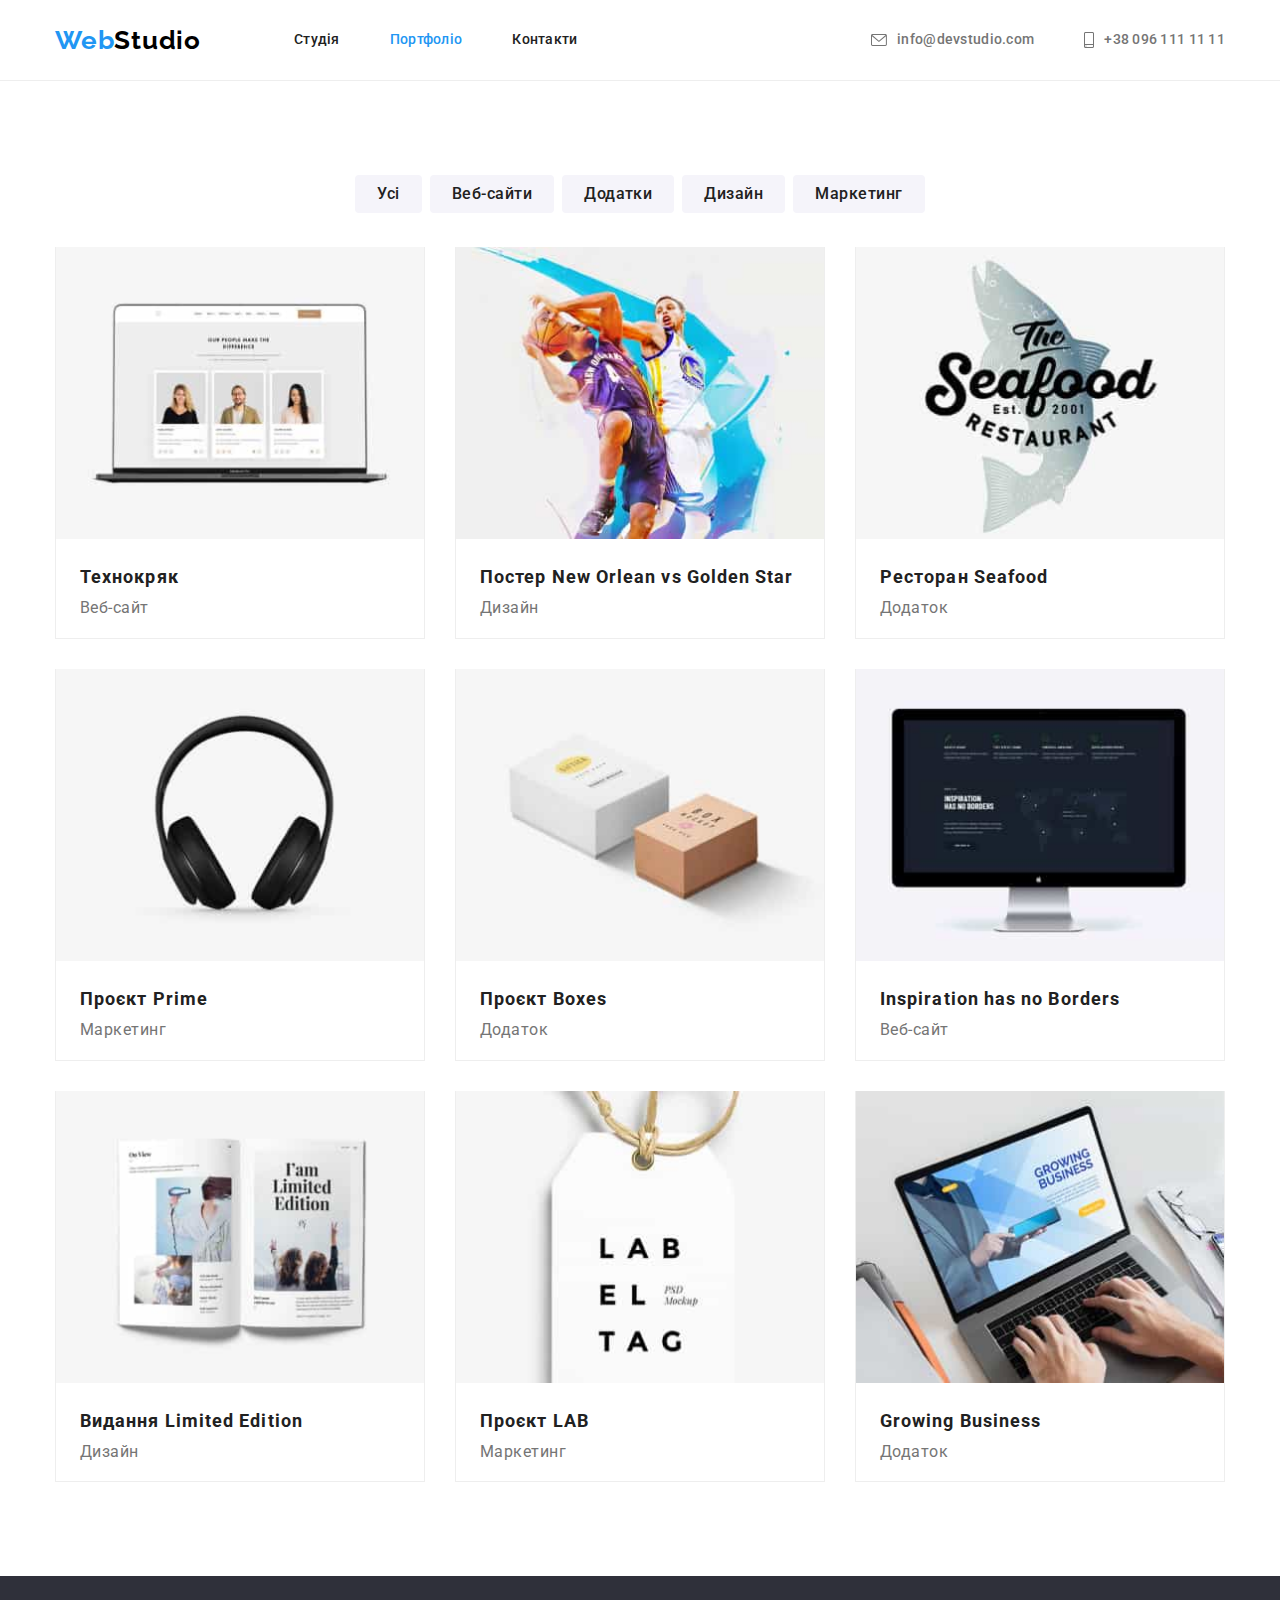
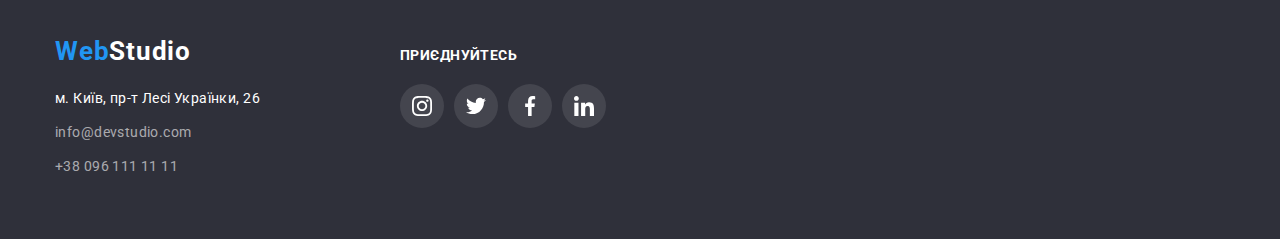
==== portfolio.html @ 54af838b "DZ_5" ====
<!DOCTYPE html>
<html lang="uk">
    <head>
        <meta charset="UTF-8">
        <meta http-equiv="X-UA-Compatible" content="IE=edge">
        <meta name="viewport" content="width=device-width, initial-scale=1.0">
        <title>WebStudio</title>
        <link rel="preconnect" href="https://fonts.googleapis.com">
        <link rel="preconnect" href="https://fonts.gstatic.com" crossorigin>
        <link href="https://fonts.googleapis.com/css2?family=Oleo+Script&family=Raleway:wght@700&family=Roboto:wght@400;500;700;900&display=swap" rel="stylesheet">
        <link rel="stylesheet" href="https://cdnjs.cloudflare.com/ajax/libs/modern-normalize/1.1.0/modern-normalize.min.css" />
        <link rel="stylesheet" href="./css/style.css" />
    </head>
<body>

    <!--Шапка сайту-->
    <header class="header">
        <div class="container nav-contact">
            <!--Навігація-->
            <nav class="header-nav">
                <a href="./index.html" class="header-logo link">
                    <span class="accent">Web</span>Studio
                </a>  
                <ul class="header-nav-list list">
                    <li class="item"><a class="header-link link" href="./index.html">Студія</a></li>
                    <li class="item"><a class="header-link current link" href="./portfolio.html">Портфоліо</a></li>
                    <li class="item"><a class="header-link link" href="">Контакти</a></li>
                </ul>
            </nav>
            
            <!--Контакти-->
            <ul class="header-contact-list list">
                <li class="item">
                    <a href="mailto:info@devstudio.com" class="header-contact header-mail link">
                        <svg width="16" height="12" class="contact-icon">
                            <use href="./images/icons.svg#icon-envelope"></use>
                        </svg>info@devstudio.com</a>
                </li>
                <li class="item">
                    <a href="tel:+380961111111" class="header-contact header-tel link">
                        <svg width="10" height="16" class="contact-icon">
                            <use href="./images/icons.svg#icon-smartphone"></use>
                        </svg>+38 096 111 11 11</a>
                </li>      
            </ul>
        </div>
    </header>


    <!--Main-->
    <main>
        <section class="section-portfolio">
            <div class="container">
                    <!--Прихований заголовок-->
                <h1 class="visually-hidden">Портфоліо</h1>

                <!--Фільтр-->
                <ul class="portfolio-list btn list">
                    <li class="item"><button type="button" class="portfolio-btn btn">Усі</button></li>
                    <li class="item"><button type="button" class="portfolio-btn btn">Веб-сайти</button></li>
                    <li class="item"><button type="button" class="portfolio-btn btn">Додатки</button></li>
                    <li class="item"><button type="button" class="portfolio-btn btn">Дизайн</button></li>
                    <li class="item"><button type="button" class="portfolio-btn btn">Маркетинг</button></li>
                </ul>
                <ul class="portfolio-img-list list">
                    <li class="item">
                        <a href="" class="portfolio-link link">
                            <img src="./images/technokrjak.jpg" alt="технокряк" width="370">
                            <h2 class="portfolio-title">Технокряк</h2>
                            <p class="portfolio-text">Веб-сайт</p>
                        </a>
                    </li>
                    <li class="item">
                        <a href="" class="portfolio-link link">
                            <img src="./images/new_orlean.jpg" alt="постер новий орлеан" width="370">
                            <h2 class="portfolio-title">Постер New Orlean vs Golden Star</h2>
                            <p class="portfolio-text">Дизайн</p>
                        </a>
                    </li>
                    <li class="item">
                        <a href="" class="portfolio-link link">
                            <img src="./images/seafood.jpg" alt="ресторан сейфуд" width="370">
                            <h2 class="portfolio-title">Ресторан Seafood</h2>
                            <p class="portfolio-text">Додаток</p>
                        </a>
                    </li>
                    <li class="item">
                        <a href="" class="portfolio-link link">
                            <img src="./images/prime.jpg" alt="проект прайм" width="370">
                            <h2 class="portfolio-title">Проєкт Prime</h2>
                            <p class="portfolio-text">Маркетинг</p>
                         </a>
                    </li>
                    <li class="item">
                        <a href="" class="portfolio-link link">
                            <img src="./images/boxes.jpg" alt="проєкт боксес" width="370">
                            <h2 class="portfolio-title">Проєкт Boxes</h2>
                            <p class="portfolio-text">Додаток</p>
                        </a>  
                    </li>
                    <li class="item">
                        <a href="" class="portfolio-link link">
                            <img src="./images/inspiration.jpg" alt="вебсай" width="370">
                            <h2 class="portfolio-title">Inspiration has no Borders</h2>
                            <p class="portfolio-text">Веб-сайт</p>
                        </a>
                    </li>
                    <li class="item">
                        <a href="" class="portfolio-link link">
                            <img src="./images/limited_edition.jpg" alt="видання лімітед едішн" width="370">
                            <h2 class="portfolio-title">Видання Limited Edition</h2>
                            <p class="portfolio-text">Дизайн</p>
                        </a>
                    </li>
                    <li class="item">
                        <a href="" class="portfolio-link link">
                            <img src="./images/lab.jpg" alt="проект лаб" width="370">
                            <h2 class="portfolio-title">Проєкт LAB</h2>
                            <p class="portfolio-text">Маркетинг</p>
                        </a>
                    </li>
                    <li class="item">
                        <a href="" class="portfolio-link link">
                            <img src="./images/growing_business.jpg" alt="додаток бізнес" width="370">
                            <h2 class="portfolio-title">Growing Business</h2>
                            <p class="portfolio-text">Додаток</p>
                        </a>
                    </li>
                </ul>
            </div>
        </section>
    </main>

    <!---Футер-->
    <footer class="footer">
        <div class="container footer-block">
            <div class="footer-contact">
                <a href="./index.html" class="footer-logo link">
                    <span class="accent">Web</span>Studio
                </a>
                <address>
                    <ul class="footer-contact-list list">
                        <li class="item">
                            <a href="https://goo.gl/maps/PAnnSUerjHj3gwqy8" class="footer-contact add link" target="_blank" rel="noopener noreferrer">м. Київ, пр-т Лесі Українки, 26</a>
                        </li>
                        <li class="item">
                            <a href="mailto:info@devstudio.com" class="footer-contact link">info@devstudio.com</a>
                        </li>
                        <li class="item">
                            <a href="tel:+380961111111" class="footer-contact link">+38 096 111 11 11</a>
                        </li>
                    </ul>
                </address>
            </div>
            <div class="footer-soc">
                <p class="footer-icon-text">Приєднуйтесь</p>
                <ul class="footer-soc-list list">
                    <li class="footer-soc-item">
                        <a href="#" class="footer-soc-link link">
                            <svg width="20" height="20" class="footer-soc-icon">
                                <use href="./images/icons.svg#icon-instagram"></use>
                            </svg>
                        </a>
                    </li>
                    <li class="footer-soc-item">
                        <a href="#" class="footer-soc-link link">
                            <svg width="20" height="20" class="footer-soc-icon">
                                <use href="./images/icons.svg#icon-twitter"></use>
                            </svg>
                        </a>
                    </li>
                    <li class="footer-soc-item">
                        <a href="#" class="footer-soc-link link">
                            <svg width="20" height="20" class="footer-soc-icon">
                                <use href="./images/icons.svg#icon-facebook"></use>
                            </svg>
                        </a>
                    </a></li>
                    <li class="footer-soc-item">
                        <a href="#" class="footer-soc-link link">
                            <svg width="20" height="20" class="footer-soc-icon">
                                <use href="./images/icons.svg#icon-linkedin"></use>
                            </svg>
                        </a>
                    </li>
                </ul>
            </div>
        </div>
    </footer>    
</body>
</html>
---- css/style.css ----
:root {
    --primary-text-color:#757575;
    --title-text-color:#212121;
    --accent-color:#2196F3;
    --primary-white-color:#ffffff;
    --background-color: #2F303A;
    --background-color_2: #F5F4FA;
    --border-color: #EEEEEE;
    --hover-color: #000000;
    --icon-color: #AFB1B8;
    --background-color-hero: #C4C4C4;
}

/*-задаємо загальні властивості-*/
body {
    font-family: 'Roboto', sans-serif;
    font-size: 14px;
    letter-spacing: 0.03em;
    color: var(--primary-text-color);
    background-color: var(--primary-white-color);
}
img {
    display: block;
    width: 100%;
    height: auto;
}
.container {
    margin-left: auto;
    margin-right: auto;
    width: 1200px;
    padding-left: 15px;
    padding-right: 15px;
}
.link {
    text-decoration: none;
}
.list {
    list-style: none;
    padding: 0;
    margin: 0;
}
 .accent {
    color: var(--accent-color);
 }
 .visually-hidden {
    position: absolute;
    width: 1px;
    height: 1px;
    margin: -1px;
    border: 0;
    padding: 0;
    
    white-space: nowrap;
    clip-path: inset(100%);
    clip: rect(0 0 0 0);
    overflow: hidden;
  }
  .btn {
    display: inline-block;
    border-radius: 4px;
    
    font-family: 'Roboto', sans-serif;
    font-size: 16px;
    text-align: center;
    border: none;
    cursor: pointer;
  }

/*---------------HEADER---------------*/
.header {
    border-bottom: 1px solid var(--border-color);
}
.header-logo {
    font-family: 'Raleway', sans-serif;
    font-weight: 700;
    font-size: 26px;
    line-height: 1.19;
    letter-spacing: 0.03em;    
    color: var(--hover-color);   
}
.header-link,
.header-contact {
    font-weight: 500;
   
    line-height: 1.14;
    letter-spacing: 0.02em;
}
.header-nav-list {
    display:flex;
    margin-left: 93px;
}
.header-nav-list .item + .item {
    margin-left: 50px;
}
.header-nav-list .header-link {
    display: block;
    padding-top: 32px;
    padding-bottom: 32px;
}
.header-nav {
    display: flex;
    align-items: center;
}
.nav-contact {
    display: flex;
    align-items: center;
}
.header-contact-list .item + .item {
    margin-left: 50px;
}
.header-contact-list {
    display: flex;
    margin-left: auto;
}
.header-link {
    color: var(--title-text-color);
}
.header-nav-list .header-link:hover,
.header-nav-list .header-link:focus {
    color: var(--accent-color);
}
.header-nav-list .header-link.current {
    color: var(--accent-color);
}

.header-contact {
    width: 100%;
    height: 100%;
    display: flex;
    justify-content: center;
    align-items: center;

    color: var(--primary-text-color);   
}
.header-contact:hover,
.header-contact:focus {
    color: var(--accent-color);
}
.header-contact:hover .contact-icon,
.header-contact:focus .contact-icon {
    fill: var(--accent-color);
}
.contact-icon {
    margin-right: 10px;
    fill: currentColor;
}
/*---------------HERO---------------*/
.section-hero {
    text-align: center;
    padding-top: 200px;
    padding-bottom: 200px;
    max-width: 1600px;
    height: 600px;
    margin-right: auto;
    margin-left: auto;
    background-image: linear-gradient(rgba(0, 0, 0, 0.25), rgba(0, 0, 0, 0.25)), url('../images/hero_img-min.jpg');
    background-repeat: no-repeat;
    background-size: cover;
    background-position: center;
    border: 1px solid var(--hover-color);
    background-color: var(--background-color-hero);
}
.hero-title {
    display: block;
    margin-top: 0;
    margin-bottom: 30px;

    font-weight: 900;
    font-size: 44px;
    line-height: 60px;
    letter-spacing: 0.06em;
    text-transform: uppercase;
    color: var(--primary-white-color);
}
.hero-btn {
    padding: 10px 32px;

    font-weight: 700;
    font-size: 16px;
    line-height: 30px;
    letter-spacing: 0.06em;
    
    color: var(--primary-white-color);
    background: var(--accent-color);
    box-shadow: 0px 4px 4px rgba(0, 0, 0, 0.15);
}
.hero-btn:hover,
.hero-btn:focus {
    background-color: var(--hover-color);
}

/*---------------PROPERTIES---------------*/
.section-properties {
    margin: 0;
    padding-top: 94px;
    padding-bottom: 94px;
}
.properties-list {
    display: flex;
    flex-wrap: wrap;
    margin-top: 0;
    margin-bottom: 0;
}
.properties-list > .item::before {
    display: block;
    content: "";
    height: 120px;
    background-repeat: no-repeat;
    background-position: center;
    background-color: var(--background-color_2);
    margin-bottom: 30px;
}
.icon-antena::before {
    background-image: url("../images/antenna.svg");
}
.icon-clock::before {
    background-image: url("../images/clock.svg");
}
.icon-diagram::before {
    background-image: url("../images/diagram.svg");
}
.icon-cosmo::before {
    background-image: url("../images/astronaut.svg");
}
.properties-title {
    margin-top: 0;
    margin-bottom: 10px;

    font-weight: 700;
    font-size: 14px;
    line-height: 1.14;
    letter-spacing: 0.03em;
    text-transform: uppercase;
    color: var(--title-text-color);
}
.properties-list .item {
    width: 270px;
}
.properties-list .item + .item {
    margin-left: 30px;
}    
.properties-text {
    margin-top: 0;
    margin-bottom: 0;
    line-height: 1.71;
}

/*---------------EMPLOYMENT---------------*/
.section-employment {
    margin: 0;
    padding-bottom: 94px;

    text-align: center;
}
.employment-list {
    display: flex;
}
.employment-list > .employment-item {
    width: calc((100% - 60px) / 3);
    margin-top: 0;
    margin-bottom: 0;
    margin-right: 30px;
}
.employment-list > .employment-item:nth-child(3n) {
    margin-right: 0;
}
.employment-title,
.team-title {
    font-weight: 700;
    font-size: 36px;
    line-height: 1.17;
    color: var(--title-text-color);
}
.employment-title {
    margin-top: 0;
    margin-bottom: 50px;
}

/*---------------TEAM---------------*/
.section-team {
    padding-top: 94px;
    padding-bottom: 94px;

    text-align: center;

    background-color: var(--background-color_2);
}
.team-list > .team-item + .team-item {
    margin-left: 30px;
}
.team-list {
    display: flex;
}
.team-list > .team-item {
    width: 270px;
    
    background: var(--primary-white-color);
    box-shadow: 0px 1px 3px rgba(0, 0, 0, 0.12), 0px 1px 1px rgba(0, 0, 0, 0.14), 0px 2px 1px rgba(0, 0, 0, 0.2);
    border-radius: 0px 0px 4px 4px;
}
.team-title {
    margin-top: 0;
    margin-bottom: 50px;
}
.team-info,
.team-text {
    font-weight: 500;
    font-size: 16px;
    line-height: 1.19;
    text-align: center;
    letter-spacing: 0.03em;
    color: var(--title-text-color);
}
.team-info {
    margin-top: 30px;
    margin-bottom: 10px;
}
.team-text {
    margin-top: 0;
    margin-bottom: 16px;

    color: var(--primary-text-color);
}
.team-soc-list {
    display: flex;
    justify-content: center;
    align-items: center;
    margin-bottom: 30px;
}
.team-soc-item {
    width: 44px;
    height: 44px;
}
.team-soc-item:not(:last-child) {
    margin-right: 10px;
}
.team-soc-link {
    width: 100%;
    height: 100%;
    display: flex;
    background-color: var(--primary-white-color);
    border-radius: 50%;
    justify-content: center;
    align-items: center;
    color: var(--icon-color);
}
.team-soc-link:hover {
    background-color: var(--accent-color);
    fill: var(--primary-white-color);
}
.team-soc-link:hover .team-soc-icon{
    fill: var(--primary-white-color);
}
.team-soc-icon {
    fill: currentColor;
}

/*---------------CLIENT---------------*/
.section-client {
    padding-top: 94px;
    padding-bottom: 94px;

    text-align: center;
    background-color: var(--primary-white-color);
}
.client-title {
    margin-top: 0;
    margin-bottom: 50px;

    font-weight: 700;
    font-size: 36px;
    line-height: 1.16;
    text-align: center;
    letter-spacing: 0.03em;
    color: var(--title-text-color);
}
.client-list {
    display: flex;
    justify-content: center;
    align-items: center;
}
.client-item {    
    width: 172px;
    height: 92px;
}
.client-item:not(:last-child) {
    margin-right: 30px;
}
.client-item:hover,
.client-item:focus {
    border: 1px solid var(--accent-color);
}
.client-link {
    width: 100%;
    height: 100%;
    display: flex;
    justify-content: center;
    align-items: center;
    color: var(--icon-color);
    border: 1px solid var(--icon-color);
    border-radius: 4px;
}
.client-link:hover,
.client-link:focus {
    fill: var(--accent-color);
    border: 1px solid var(--accent-color);
}
.client-link:hover .client-icon {
    fill: var(--accent-color);
}
.client-icon {
    fill: currentColor;
}

/*---------------PORTFOLIO---------------*/
.section-portfolio {
    margin-top: 0;
    margin-bottom: 94px;
    padding-top: 94px;
}
.portfolio-list {
    display: flex;
    justify-content: center;
    margin-bottom: 34px;
}
.portfolio-list .item + .item {
    margin-left: 8px;  
}
.portfolio-btn {
    padding: 6px 22px;
    margin-top: 0;

    font-weight: 500;
    line-height: 1.63;
    letter-spacing: 0.03em;
    color: var(--title-text-color);
    background: var(--background-color_2);
    border-radius: 4px;
}
.portfolio-btn:hover,
.portfolio-btn:focus {
    color: var(--primary-white-color);
    background: var(--accent-color);
    box-shadow: 0px 3px 1px rgba(0, 0, 0, 0.1), 0px 1px 2px rgba(0, 0, 0, 0.08), 0px 2px 2px rgba(0, 0, 0, 0.12);
}
.portfolio-item {
    padding-top: 20px;
    padding-right: 24px;
    padding-bottom: 20px;
    padding-left: 24px;
}
.portfolio-link {
    display: block;
    background: var(--primary-white-color);
    border-right: 1px solid var(--border-color);
    border-bottom: 1px solid var(--border-color);
    border-left: 1px solid var(--border-color);  
}
.portfolio-link:hover,
.portfolio-link:focus {
    box-shadow: 0px 1px 1px rgba(0, 0, 0, 0.12), 0px 4px 4px rgba(0, 0, 0, 0.06), 1px 4px 6px rgba(0, 0, 0, 0.16);
}
.portfolio-img-list {
    display: flex;
    flex-wrap: wrap;
}
.portfolio-img-list > .item {
    width: calc((100% - 60px) / 3);
    margin-right: 30px;
    margin-bottom: 30px;

    background: var(--primary-white-color);
}
.portfolio-img-list >.item:nth-child(3n) {
    margin-right: 0;
}
.portfolio-img-list >.item:nth-last-child(-n + 3) {
    margin-bottom: 0;
}
.portfolio-title {
    margin-top: 20px;
    margin-right: 24px;
    margin-left: 24px;
    margin-bottom: 4px;

    font-weight: 700;
    font-size: 18px;
    line-height: 2.00;
    letter-spacing: 0.06em;
    color: var(--title-text-color);
}
.portfolio-text {
    margin-top: 0;
    margin-right: 24px;
    margin-bottom: 20px;
    margin-left: 24px;

    font-size: 16px;
    line-height: 1.86x;
    letter-spacing: 0.03em;
    color: var(--primary-text-color);
}

/*---------------FOOTER---------------*/
.footer {
    padding-top: 60px;
    padding-bottom: 60px;
    margin-right: auto;
    margin-left: auto;

    background-color: var(--background-color);
}
.footer-logo{
    display: inline-block;
    margin-top: 0;
    margin-bottom: 20px;

    font-weight: 700;
    font-size: 26px;
    line-height: 1.19;
    letter-spacing: 0.03em;
    color: var(--primary-white-color);
}
.footer-contact-list .item:not(:last-of-type) {
    margin-top: 0;
    margin-bottom: 10px;
}
.footer-contact a[href="https://goo.gl/maps/PAnnSUerjHj3gwqy8"] {
    color: var(--primary-white-color);
}    
.footer-contact {
    font-style: normal;
    line-height: 1.71;
    letter-spacing: 0.03em;
    color: rgba(255, 255, 255, 0.6);
}
.footer-contact:hover,
.footer-contact:focus {
    color: var(--accent-color);
}
.add {
    color: var(--primary-white-color);
}
.footer-icon-text {
    margin-top: 0;
    margin-bottom: 20px;
    font-weight: 700;
    font-size: 14px;
    line-height: 1.14;
    letter-spacing: 0.03em;
    text-transform: uppercase;
    color:var(--primary-white-color)
}
.footer-soc-list {
    display: flex;
    justify-content: center;
    align-items: center;
}
.footer-soc-item {
    width: 44px;
    height: 44px;
}
.footer-soc-item:not(:last-child) {
    margin-right: 10px;
}
.footer-soc-link {
    width: 100%;
    height: 100%;
    display: flex;
    justify-content: center;
    align-items: center;

    background-color: rgba(255, 255, 255, 0.1);
    border-radius: 50%;
    color: var(--primary-white-color);
}
.footer-soc-link:hover {
    background-color: var(--accent-color);
}
.footer-soc-icon {
    fill: currentColor;
}
.footer-block {
    display: flex;
    align-items: baseline;
}
.footer-contact {
    margin-right: 70px;
}
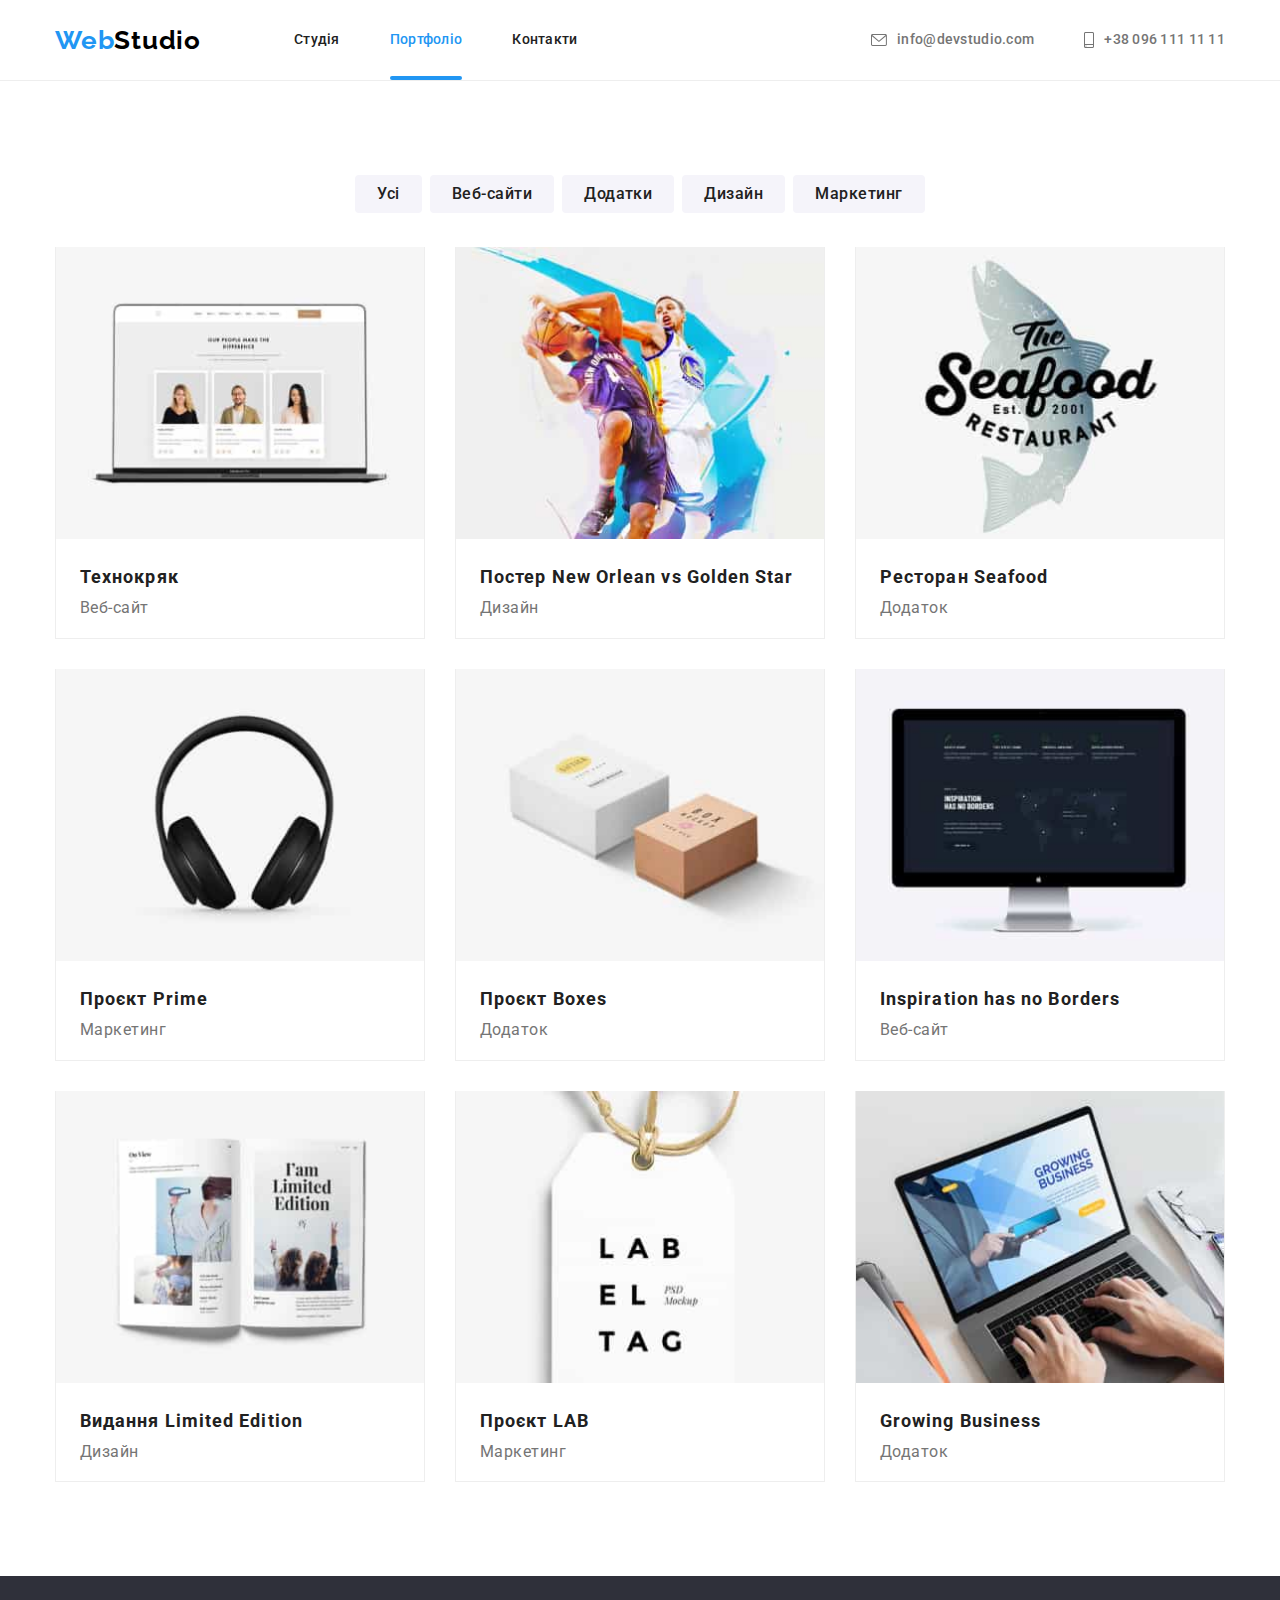
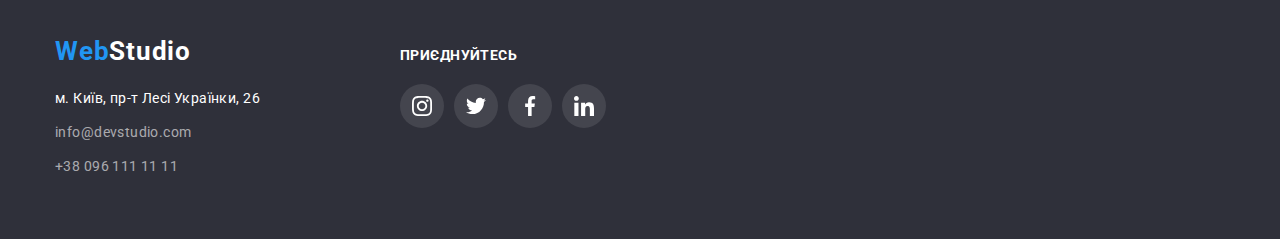
==== commit 91115fb4: "DZ_5" ====
--- a/portfolio.html
+++ b/portfolio.html
@@ -65,63 +65,99 @@
                 <ul class="portfolio-img-list list">
                     <li class="item">
                         <a href="" class="portfolio-link link">
-                            <img src="./images/technokrjak.jpg" alt="технокряк" width="370">
+                            <div class="portfolio-thumb">
+                                <img src="./images/technokrjak.jpg" alt="технокряк" width="370">
+                                <p class="portfolio-cover-text">Ресурс пропонує комплексні пропозиції з різним рівнем функціоналу та сервісів. Все це дозволить відвідувачу отримати вичерпні відомості про компанію чи приватну особу.</p>
+                            </div>
+                            
                             <h2 class="portfolio-title">Технокряк</h2>
                             <p class="portfolio-text">Веб-сайт</p>
                         </a>
                     </li>
                     <li class="item">
                         <a href="" class="portfolio-link link">
-                            <img src="./images/new_orlean.jpg" alt="постер новий орлеан" width="370">
+                            <div class="portfolio-thumb">
+                                <img src="./images/new_orlean.jpg" alt="постер новий орлеан" width="370">
+                                <p class="portfolio-cover-text">Ресурс пропонує комплексні пропозиції з різним рівнем функціоналу та сервісів. Все це дозволить відвідувачу отримати вичерпні відомості про компанію чи приватну особу.</p>
+                            </div>
+                            
                             <h2 class="portfolio-title">Постер New Orlean vs Golden Star</h2>
                             <p class="portfolio-text">Дизайн</p>
                         </a>
                     </li>
                     <li class="item">
                         <a href="" class="portfolio-link link">
-                            <img src="./images/seafood.jpg" alt="ресторан сейфуд" width="370">
+                            <div class="portfolio-thumb">
+                                <img src="./images/seafood.jpg" alt="ресторан сейфуд" width="370">
+                                <p class="portfolio-cover-text">Ресурс пропонує комплексні пропозиції з різним рівнем функціоналу та сервісів. Все це дозволить відвідувачу отримати вичерпні відомості про компанію чи приватну особу.</p>
+                            </div>
+                            
                             <h2 class="portfolio-title">Ресторан Seafood</h2>
                             <p class="portfolio-text">Додаток</p>
                         </a>
                     </li>
                     <li class="item">
                         <a href="" class="portfolio-link link">
-                            <img src="./images/prime.jpg" alt="проект прайм" width="370">
+                            <div class="portfolio-thumb">
+                                <img src="./images/prime.jpg" alt="проект прайм" width="370">
+                                <p class="portfolio-cover-text">Ресурс пропонує комплексні пропозиції з різним рівнем функціоналу та сервісів. Все це дозволить відвідувачу отримати вичерпні відомості про компанію чи приватну особу.</p>
+                            </div>
+                            
                             <h2 class="portfolio-title">Проєкт Prime</h2>
                             <p class="portfolio-text">Маркетинг</p>
                          </a>
                     </li>
                     <li class="item">
                         <a href="" class="portfolio-link link">
-                            <img src="./images/boxes.jpg" alt="проєкт боксес" width="370">
+                            <div class="portfolio-thumb">
+                                <img src="./images/boxes.jpg" alt="проєкт боксес" width="370">
+                                <p class="portfolio-cover-text">Ресурс пропонує комплексні пропозиції з різним рівнем функціоналу та сервісів. Все це дозволить відвідувачу отримати вичерпні відомості про компанію чи приватну особу.</p>
+                            </div>
+                            
                             <h2 class="portfolio-title">Проєкт Boxes</h2>
                             <p class="portfolio-text">Додаток</p>
                         </a>  
                     </li>
                     <li class="item">
                         <a href="" class="portfolio-link link">
-                            <img src="./images/inspiration.jpg" alt="вебсай" width="370">
+                            <div class="portfolio-thumb">
+                                <img src="./images/inspiration.jpg" alt="вебсай" width="370">
+                                <p class="portfolio-cover-text">Ресурс пропонує комплексні пропозиції з різним рівнем функціоналу та сервісів. Все це дозволить відвідувачу отримати вичерпні відомості про компанію чи приватну особу.</p>
+                            </div>
+                            
                             <h2 class="portfolio-title">Inspiration has no Borders</h2>
                             <p class="portfolio-text">Веб-сайт</p>
                         </a>
                     </li>
                     <li class="item">
                         <a href="" class="portfolio-link link">
-                            <img src="./images/limited_edition.jpg" alt="видання лімітед едішн" width="370">
+                            <div class="portfolio-thumb">
+                                <img src="./images/limited_edition.jpg" alt="видання лімітед едішн" width="370">
+                                <p class="portfolio-cover-text">Ресурс пропонує комплексні пропозиції з різним рівнем функціоналу та сервісів. Все це дозволить відвідувачу отримати вичерпні відомості про компанію чи приватну особу.</p>
+                            </div>
+                            
                             <h2 class="portfolio-title">Видання Limited Edition</h2>
                             <p class="portfolio-text">Дизайн</p>
                         </a>
                     </li>
                     <li class="item">
                         <a href="" class="portfolio-link link">
-                            <img src="./images/lab.jpg" alt="проект лаб" width="370">
+                            <div class="portfolio-thumb">
+                                <img src="./images/lab.jpg" alt="проект лаб" width="370">
+                                <p class="portfolio-cover-text">Ресурс пропонує комплексні пропозиції з різним рівнем функціоналу та сервісів. Все це дозволить відвідувачу отримати вичерпні відомості про компанію чи приватну особу.</p>
+                            </div>
+                            
                             <h2 class="portfolio-title">Проєкт LAB</h2>
                             <p class="portfolio-text">Маркетинг</p>
                         </a>
                     </li>
                     <li class="item">
                         <a href="" class="portfolio-link link">
-                            <img src="./images/growing_business.jpg" alt="додаток бізнес" width="370">
+                            <div class="portfolio-thumb">
+                                <img src="./images/growing_business.jpg" alt="додаток бізнес" width="370">
+                                <p class="portfolio-cover-text">Ресурс пропонує комплексні пропозиції з різним рівнем функціоналу та сервісів. Все це дозволить відвідувачу отримати вичерпні відомості про компанію чи приватну особу.</p>
+                            </div>
+                            
                             <h2 class="portfolio-title">Growing Business</h2>
                             <p class="portfolio-text">Додаток</p>
                         </a>
@@ -186,6 +222,7 @@
                 </ul>
             </div>
         </div>
-    </footer>    
+    </footer>
+    <script src="./js/modal.js"></script>    
 </body>
 </html>--- a/css/style.css
+++ b/css/style.css
@@ -113,6 +113,8 @@
     margin-left: auto;
 }
 .header-link {
+    position: relative;
+
     color: var(--title-text-color);
 }
 .header-nav-list .header-link:hover,
@@ -144,6 +146,17 @@
     margin-right: 10px;
     fill: currentColor;
 }
+.current::after {
+    position: absolute;
+    content: "";
+    bottom: 0;
+    left: 0;
+    width: 100%;
+    height: 4px;
+    background-color: var(--accent-color);
+    border-radius: 2px;
+}
+
 /*---------------HERO---------------*/
 .section-hero {
     text-align: center;
@@ -254,8 +267,22 @@
 }
 .employment-list {
     display: flex;
+
+    position: relative;
+    overflow: hidden;
+}
+.employment-list:hover {
+    transform: translateY(0);
 }
 .employment-list > .employment-item {
+    position: absolute;
+    top: 0;
+    left: 0;
+    width: 100%;
+    height: 100%;
+    transform: translateY(-100%);
+    transition: transform 250ms ease;
+
     width: calc((100% - 60px) / 3);
     margin-top: 0;
     margin-bottom: 0;
@@ -449,6 +476,31 @@
     padding-bottom: 20px;
     padding-left: 24px;
 }
+.portfolio-link:hover .portfolio-cover-text {
+    transform: translateY(0);
+}
+.portfolio-thumb {
+    position: relative;
+    overflow: hidden;
+}
+.portfolio-cover-text {
+    position: absolute;
+    top: 0;
+    margin: 0;
+
+    color: var(--primary-white-color);
+    background-color: var(--accent-color);
+    font-weight: 400;
+    font-size: 18px;
+    line-height: 1.56;
+    letter-spacing: 0.03em;
+    text-align: center;
+
+    padding: 63px 24px;
+    height: 100%;
+    transform: translateY(100%);
+    transition: transform 250ms linear;
+}
 .portfolio-link {
     display: block;
     background: var(--primary-white-color);
@@ -587,3 +639,42 @@
 .footer-contact {
     margin-right: 70px;
 }
+
+/*---------------MODAL---------------*/
+.backdrop.is-hidden{
+    opacity: 0;
+    pointer-events: none;
+    overflow: visible;
+}
+.backdrop {
+    position: fixed;
+    top: 0;
+    left: 0;
+    width: 100%;
+    height: 100%;
+    background-color: rgba(0, 0, 0, 0.2);
+    transition: opacity 250ms cubic-bezier(0.4, 0, 0.2, 1);
+}
+.modal{
+    position: absolute;
+    top: 50%;
+    left: 50%;
+    transform: translate(-50%, -50%);
+
+    width: 528px;
+    height: 581px;
+
+    background-color: var(--primary-white-color);
+    box-shadow: 0px 1px 3px rgba(0, 0, 0, 0.12), 0px 1px 1px rgba(0, 0, 0, 0.14), 0px 2px 1px rgba(0, 0, 0, 0.2);
+    border-radius: 4px;
+}
+.modal-close-button {
+    position: absolute;
+    top: 10px;
+    right: 10px;
+    width: 30px;
+    height: 30px;
+    background-color: transparent;
+    border: 1px solid #999999;
+    border-radius: 50%;
+}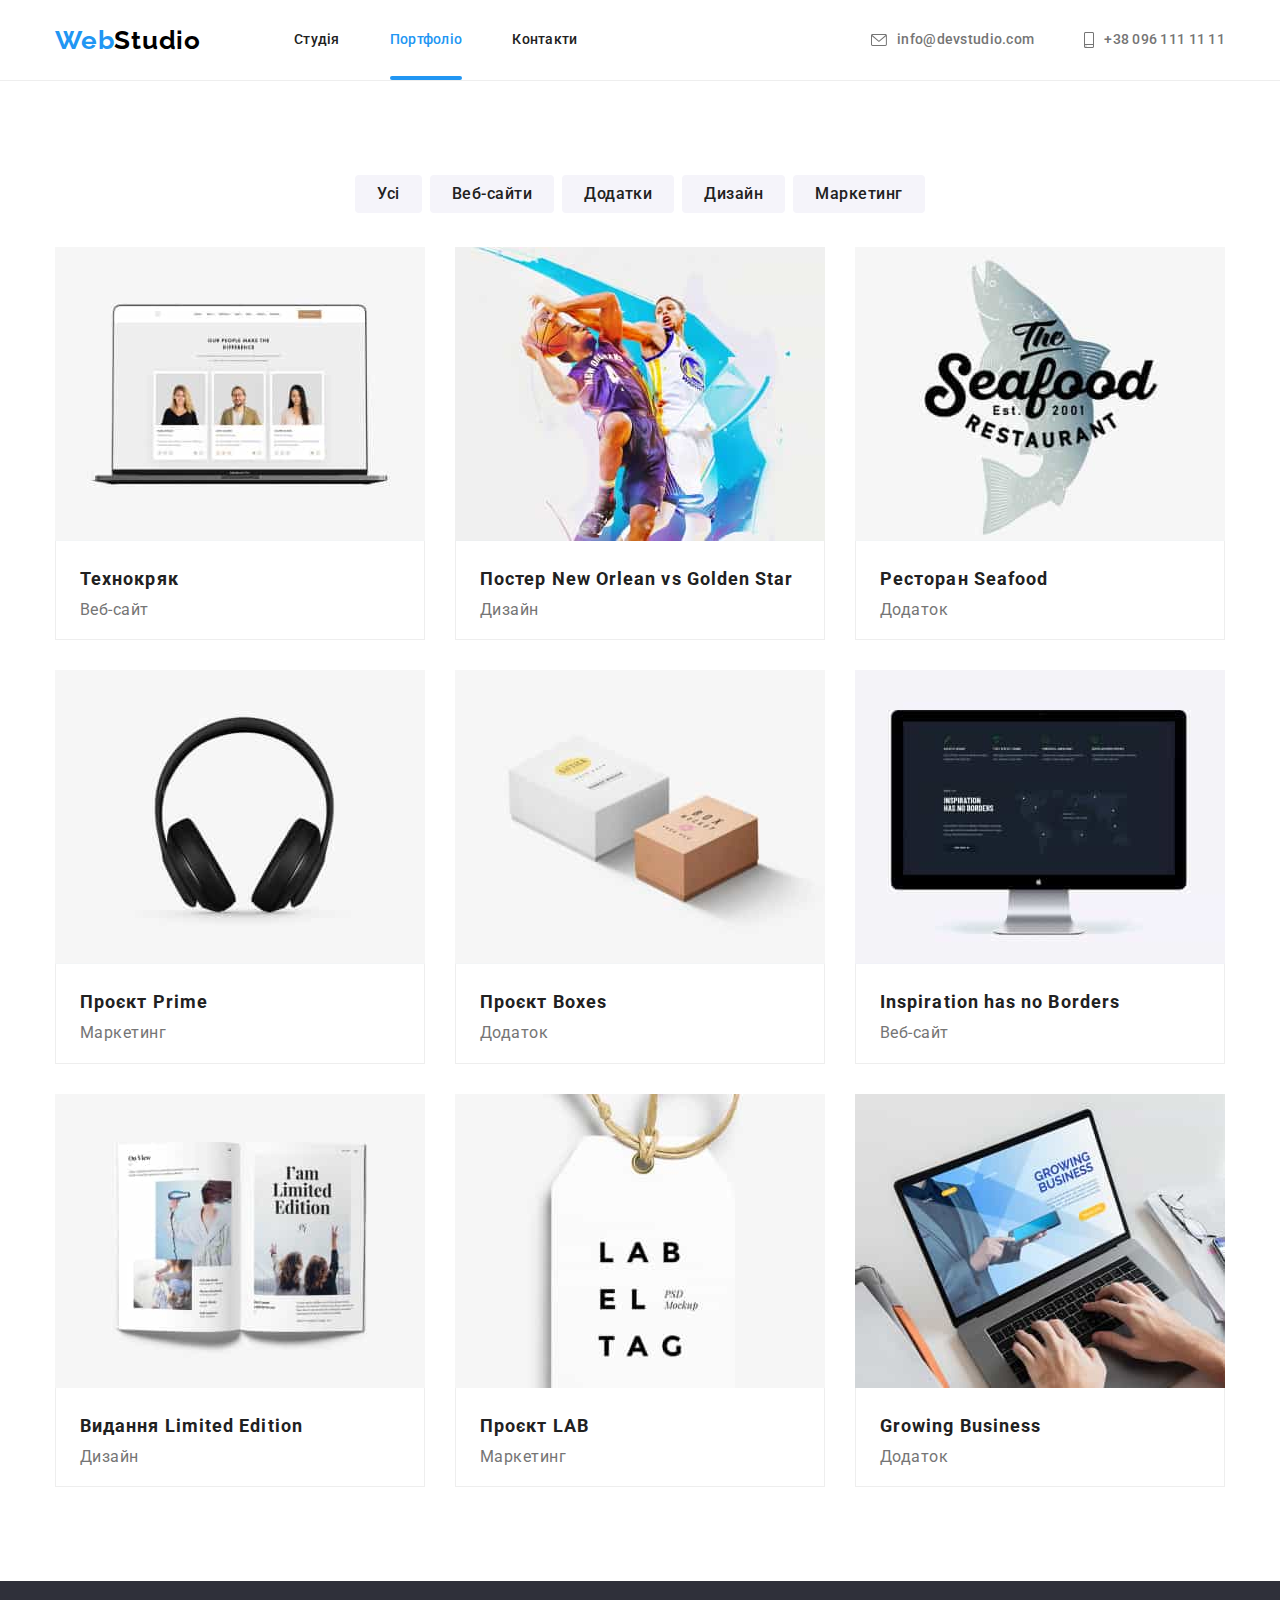
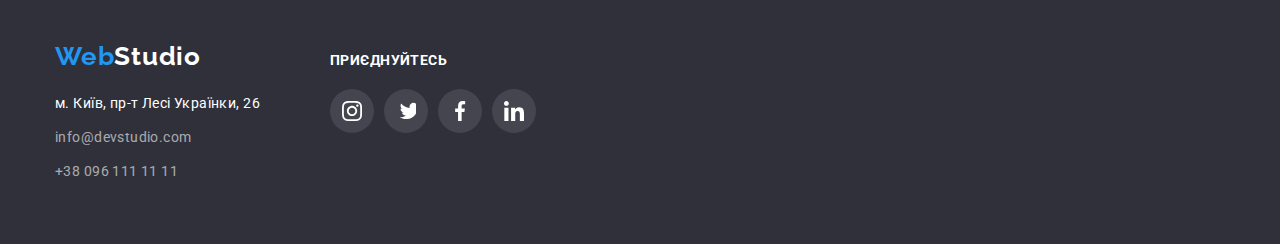
==== commit 1304e38b: "DZ_5" ====
--- a/portfolio.html
+++ b/portfolio.html
@@ -69,9 +69,10 @@
                                 <img src="./images/technokrjak.jpg" alt="технокряк" width="370">
                                 <p class="portfolio-cover-text">Ресурс пропонує комплексні пропозиції з різним рівнем функціоналу та сервісів. Все це дозволить відвідувачу отримати вичерпні відомості про компанію чи приватну особу.</p>
                             </div>
-                            
-                            <h2 class="portfolio-title">Технокряк</h2>
-                            <p class="portfolio-text">Веб-сайт</p>
+                            <div class="portfolio-info">
+                                <h2 class="portfolio-title">Технокряк</h2>
+                                <p class="portfolio-text">Веб-сайт</p>
+                            </div>
                         </a>
                     </li>
                     <li class="item">
@@ -79,10 +80,11 @@
                             <div class="portfolio-thumb">
                                 <img src="./images/new_orlean.jpg" alt="постер новий орлеан" width="370">
                                 <p class="portfolio-cover-text">Ресурс пропонує комплексні пропозиції з різним рівнем функціоналу та сервісів. Все це дозволить відвідувачу отримати вичерпні відомості про компанію чи приватну особу.</p>
-                            </div>
-                            
-                            <h2 class="portfolio-title">Постер New Orlean vs Golden Star</h2>
-                            <p class="portfolio-text">Дизайн</p>
+                            </div>                          
+                            <div class="portfolio-info">
+                                <h2 class="portfolio-title">Постер New Orlean vs Golden Star</h2>
+                                <p class="portfolio-text">Дизайн</p>
+                            </div>
                         </a>
                     </li>
                     <li class="item">
@@ -91,9 +93,10 @@
                                 <img src="./images/seafood.jpg" alt="ресторан сейфуд" width="370">
                                 <p class="portfolio-cover-text">Ресурс пропонує комплексні пропозиції з різним рівнем функціоналу та сервісів. Все це дозволить відвідувачу отримати вичерпні відомості про компанію чи приватну особу.</p>
                             </div>
-                            
-                            <h2 class="portfolio-title">Ресторан Seafood</h2>
-                            <p class="portfolio-text">Додаток</p>
+                            <div class="portfolio-info">
+                                <h2 class="portfolio-title">Ресторан Seafood</h2>
+                                <p class="portfolio-text">Додаток</p>
+                            </div>
                         </a>
                     </li>
                     <li class="item">
@@ -102,9 +105,10 @@
                                 <img src="./images/prime.jpg" alt="проект прайм" width="370">
                                 <p class="portfolio-cover-text">Ресурс пропонує комплексні пропозиції з різним рівнем функціоналу та сервісів. Все це дозволить відвідувачу отримати вичерпні відомості про компанію чи приватну особу.</p>
                             </div>
-                            
-                            <h2 class="portfolio-title">Проєкт Prime</h2>
-                            <p class="portfolio-text">Маркетинг</p>
+                            <div class="portfolio-info">
+                                <h2 class="portfolio-title">Проєкт Prime</h2>
+                                <p class="portfolio-text">Маркетинг</p>
+                            </div>
                          </a>
                     </li>
                     <li class="item">
@@ -113,9 +117,10 @@
                                 <img src="./images/boxes.jpg" alt="проєкт боксес" width="370">
                                 <p class="portfolio-cover-text">Ресурс пропонує комплексні пропозиції з різним рівнем функціоналу та сервісів. Все це дозволить відвідувачу отримати вичерпні відомості про компанію чи приватну особу.</p>
                             </div>
-                            
-                            <h2 class="portfolio-title">Проєкт Boxes</h2>
-                            <p class="portfolio-text">Додаток</p>
+                            <div class="portfolio-info">
+                                <h2 class="portfolio-title">Проєкт Boxes</h2>
+                                <p class="portfolio-text">Додаток</p>
+                            </div>
                         </a>  
                     </li>
                     <li class="item">
@@ -124,9 +129,10 @@
                                 <img src="./images/inspiration.jpg" alt="вебсай" width="370">
                                 <p class="portfolio-cover-text">Ресурс пропонує комплексні пропозиції з різним рівнем функціоналу та сервісів. Все це дозволить відвідувачу отримати вичерпні відомості про компанію чи приватну особу.</p>
                             </div>
-                            
-                            <h2 class="portfolio-title">Inspiration has no Borders</h2>
-                            <p class="portfolio-text">Веб-сайт</p>
+                            <div class="portfolio-info">
+                                <h2 class="portfolio-title">Inspiration has no Borders</h2>
+                                <p class="portfolio-text">Веб-сайт</p>
+                            </div>
                         </a>
                     </li>
                     <li class="item">
@@ -135,9 +141,10 @@
                                 <img src="./images/limited_edition.jpg" alt="видання лімітед едішн" width="370">
                                 <p class="portfolio-cover-text">Ресурс пропонує комплексні пропозиції з різним рівнем функціоналу та сервісів. Все це дозволить відвідувачу отримати вичерпні відомості про компанію чи приватну особу.</p>
                             </div>
-                            
-                            <h2 class="portfolio-title">Видання Limited Edition</h2>
-                            <p class="portfolio-text">Дизайн</p>
+                            <div class="portfolio-info">
+                                <h2 class="portfolio-title">Видання Limited Edition</h2>
+                                <p class="portfolio-text">Дизайн</p>
+                            </div>
                         </a>
                     </li>
                     <li class="item">
@@ -146,9 +153,10 @@
                                 <img src="./images/lab.jpg" alt="проект лаб" width="370">
                                 <p class="portfolio-cover-text">Ресурс пропонує комплексні пропозиції з різним рівнем функціоналу та сервісів. Все це дозволить відвідувачу отримати вичерпні відомості про компанію чи приватну особу.</p>
                             </div>
-                            
-                            <h2 class="portfolio-title">Проєкт LAB</h2>
-                            <p class="portfolio-text">Маркетинг</p>
+                            <div class="portfolio-info">
+                                <h2 class="portfolio-title">Проєкт LAB</h2>
+                                <p class="portfolio-text">Маркетинг</p>
+                            </div>
                         </a>
                     </li>
                     <li class="item">
@@ -157,9 +165,10 @@
                                 <img src="./images/growing_business.jpg" alt="додаток бізнес" width="370">
                                 <p class="portfolio-cover-text">Ресурс пропонує комплексні пропозиції з різним рівнем функціоналу та сервісів. Все це дозволить відвідувачу отримати вичерпні відомості про компанію чи приватну особу.</p>
                             </div>
-                            
-                            <h2 class="portfolio-title">Growing Business</h2>
-                            <p class="portfolio-text">Додаток</p>
+                            <div class="portfolio-info">
+                                <h2 class="portfolio-title">Growing Business</h2>
+                                <p class="portfolio-text">Додаток</p>
+                            </div>
                         </a>
                     </li>
                 </ul>
--- a/css/style.css
+++ b/css/style.css
@@ -9,6 +9,9 @@
     --hover-color: #000000;
     --icon-color: #AFB1B8;
     --background-color-hero: #C4C4C4;
+    --modal-icon-color: rgba(0, 0, 0, 0.1);
+    --box-shadow-color: rgba(0, 0, 0, 0.12), 0px 1px 1px rgba(0, 0, 0, 0.14), 0px 2px 1px rgba(0, 0, 0, 0.2);
+    --portfolio-btn-shadow-color: rgba(0, 0, 0, 0.1), 0px 1px 2px rgba(0, 0, 0, 0.08), 0px 2px 2px rgba(0, 0, 0, 0.12);
 }
 
 /*-задаємо загальні властивості-*/
@@ -116,6 +119,7 @@
     position: relative;
 
     color: var(--title-text-color);
+    transition: color 250ms linear;
 }
 .header-nav-list .header-link:hover,
 .header-nav-list .header-link:focus {
@@ -132,7 +136,8 @@
     justify-content: center;
     align-items: center;
 
-    color: var(--primary-text-color);   
+    color: var(--primary-text-color);
+    transition: color 250ms cubic-bezier(0.4, 0, 0.2, 1);   
 }
 .header-contact:hover,
 .header-contact:focus {
@@ -145,6 +150,7 @@
 .contact-icon {
     margin-right: 10px;
     fill: currentColor;
+    transition: fill 250ms cubic-bezier(0.4, 0, 0.2, 1);
 }
 .current::after {
     position: absolute;
@@ -196,6 +202,7 @@
     color: var(--primary-white-color);
     background: var(--accent-color);
     box-shadow: 0px 4px 4px rgba(0, 0, 0, 0.15);
+    transition: background-color 250ms cubic-bezier(0.4, 0, 0.2, 1);
 }
 .hero-btn:hover,
 .hero-btn:focus {
@@ -267,22 +274,8 @@
 }
 .employment-list {
     display: flex;
-
-    position: relative;
-    overflow: hidden;
-}
-.employment-list:hover {
-    transform: translateY(0);
 }
 .employment-list > .employment-item {
-    position: absolute;
-    top: 0;
-    left: 0;
-    width: 100%;
-    height: 100%;
-    transform: translateY(-100%);
-    transition: transform 250ms ease;
-
     width: calc((100% - 60px) / 3);
     margin-top: 0;
     margin-bottom: 0;
@@ -302,6 +295,30 @@
     margin-top: 0;
     margin-bottom: 50px;
 }
+.employment-box {
+    position: relative;
+    top: 0;
+    left: 0;
+    width: 100%;
+}
+.image-label {
+    position: absolute;
+    bottom: 0;
+    padding-top: 27px;
+    padding-bottom: 27px;
+    width: 100%;
+    margin: 0;
+
+    font-weight: 700;
+    font-size: 14px;
+    line-height: 1.14;
+    text-align: center;
+    letter-spacing: 0.03em;
+    text-transform: uppercase;
+    
+    color: var(--primary-white-color);
+    background: rgba(47, 48, 58, 0.8);
+    }
 
 /*---------------TEAM---------------*/
 .section-team {
@@ -322,7 +339,7 @@
     width: 270px;
     
     background: var(--primary-white-color);
-    box-shadow: 0px 1px 3px rgba(0, 0, 0, 0.12), 0px 1px 1px rgba(0, 0, 0, 0.14), 0px 2px 1px rgba(0, 0, 0, 0.2);
+    box-shadow: 0px 1px 3px var(--box-shadow-color);
     border-radius: 0px 0px 4px 4px;
 }
 .team-title {
@@ -370,6 +387,7 @@
     justify-content: center;
     align-items: center;
     color: var(--icon-color);
+    transition: background-color 250ms cubic-bezier(0.4, 0, 0.2, 1), color 250ms cubic-bezier(0.4, 0, 0.2, 1);
 }
 .team-soc-link:hover {
     background-color: var(--accent-color);
@@ -413,10 +431,6 @@
 .client-item:not(:last-child) {
     margin-right: 30px;
 }
-.client-item:hover,
-.client-item:focus {
-    border: 1px solid var(--accent-color);
-}
 .client-link {
     width: 100%;
     height: 100%;
@@ -426,6 +440,7 @@
     color: var(--icon-color);
     border: 1px solid var(--icon-color);
     border-radius: 4px;
+    transition: border 250ms cubic-bezier(0.4, 0, 0.2, 1);
 }
 .client-link:hover,
 .client-link:focus {
@@ -437,6 +452,7 @@
 }
 .client-icon {
     fill: currentColor;
+    transition: fill 250ms cubic-bezier(0.4, 0, 0.2, 1);
 }
 
 /*---------------PORTFOLIO---------------*/
@@ -463,12 +479,13 @@
     color: var(--title-text-color);
     background: var(--background-color_2);
     border-radius: 4px;
+    transition: color 250ms cubic-bezier(0.4, 0, 0.2, 1), background-color 250ms cubic-bezier(0.4, 0, 0.2, 1), box-shadow 250ms cubic-bezier(0.4, 0, 0.2, 1);
 }
 .portfolio-btn:hover,
 .portfolio-btn:focus {
     color: var(--primary-white-color);
     background: var(--accent-color);
-    box-shadow: 0px 3px 1px rgba(0, 0, 0, 0.1), 0px 1px 2px rgba(0, 0, 0, 0.08), 0px 2px 2px rgba(0, 0, 0, 0.12);
+    box-shadow: 0px 3px 1px var(--portfolio-btn-shadow-color);
 }
 .portfolio-item {
     padding-top: 20px;
@@ -499,19 +516,23 @@
     padding: 63px 24px;
     height: 100%;
     transform: translateY(100%);
-    transition: transform 250ms linear;
+    transition: transform 250ms cubic-bezier(0.4, 0, 0.2, 1);
 }
 .portfolio-link {
     display: block;
+}
+.portfolio-link:hover,
+.portfolio-link:focus {
+    box-shadow: 0px 1px 1px rgba(0, 0, 0, 0.12), 0px 4px 4px rgba(0, 0, 0, 0.06), 1px 4px 6px rgba(0, 0, 0, 0.16);
+}
+.portfolio-info {
+    padding: 20px 24px;
+    
     background: var(--primary-white-color);
     border-right: 1px solid var(--border-color);
     border-bottom: 1px solid var(--border-color);
     border-left: 1px solid var(--border-color);  
 }
-.portfolio-link:hover,
-.portfolio-link:focus {
-    box-shadow: 0px 1px 1px rgba(0, 0, 0, 0.12), 0px 4px 4px rgba(0, 0, 0, 0.06), 1px 4px 6px rgba(0, 0, 0, 0.16);
-}
 .portfolio-img-list {
     display: flex;
     flex-wrap: wrap;
@@ -530,9 +551,7 @@
     margin-bottom: 0;
 }
 .portfolio-title {
-    margin-top: 20px;
-    margin-right: 24px;
-    margin-left: 24px;
+    margin: 0;
     margin-bottom: 4px;
 
     font-weight: 700;
@@ -542,10 +561,7 @@
     color: var(--title-text-color);
 }
 .portfolio-text {
-    margin-top: 0;
-    margin-right: 24px;
-    margin-bottom: 20px;
-    margin-left: 24px;
+    margin: 0;
 
     font-size: 16px;
     line-height: 1.86x;
@@ -567,6 +583,7 @@
     margin-top: 0;
     margin-bottom: 20px;
 
+    font-family: 'Raleway', sans-serif;
     font-weight: 700;
     font-size: 26px;
     line-height: 1.19;
@@ -585,6 +602,8 @@
     line-height: 1.71;
     letter-spacing: 0.03em;
     color: rgba(255, 255, 255, 0.6);
+
+    transition: color 250ms cubic-bezier(0.4, 0, 0.2, 1);
 }
 .footer-contact:hover,
 .footer-contact:focus {
@@ -603,6 +622,9 @@
     text-transform: uppercase;
     color:var(--primary-white-color)
 }
+.footer-soc {
+    margin-left: 70px;
+}
 .footer-soc-list {
     display: flex;
     justify-content: center;
@@ -625,6 +647,7 @@
     background-color: rgba(255, 255, 255, 0.1);
     border-radius: 50%;
     color: var(--primary-white-color);
+    transition: background-color 250ms cubic-bezier(0.4, 0, 0.2, 1)
 }
 .footer-soc-link:hover {
     background-color: var(--accent-color);
@@ -636,45 +659,57 @@
     display: flex;
     align-items: baseline;
 }
-.footer-contact {
-    margin-right: 70px;
-}
 
 /*---------------MODAL---------------*/
-.backdrop.is-hidden{
-    opacity: 0;
-    pointer-events: none;
-    overflow: visible;
-}
 .backdrop {
     position: fixed;
     top: 0;
-    left: 0;
     width: 100%;
     height: 100%;
     background-color: rgba(0, 0, 0, 0.2);
-    transition: opacity 250ms cubic-bezier(0.4, 0, 0.2, 1);
+    transition: opacity 250ms cubic-bezier(0.4, 0, 0.2, 1), visibility 250ms cubic-bezier(0.4, 0, 0.2, 1);
 }
 .modal{
     position: absolute;
     top: 50%;
     left: 50%;
-    transform: translate(-50%, -50%);
+    transform: translate(-50%, -50%) scale(1) rotate(0);
 
     width: 528px;
-    height: 581px;
+    min-height: 581px;
 
     background-color: var(--primary-white-color);
-    box-shadow: 0px 1px 3px rgba(0, 0, 0, 0.12), 0px 1px 1px rgba(0, 0, 0, 0.14), 0px 2px 1px rgba(0, 0, 0, 0.2);
+    box-shadow: 0px 1px 3px var(--box-shadow-color);
     border-radius: 4px;
+    transition: transform 250ms cubic-bezier(0.4, 0, 0.2, 1);
+}
+.backdrop.is-hidden .modal {
+    transform: translate(-50%, -50%) scale(0) rotate(180deg);
+}
+.is-hidden {
+    opacity: 0;
+    visibility: hidden;
+    pointer-events: none;
 }
 .modal-close-button {
     position: absolute;
-    top: 10px;
-    right: 10px;
+
+    border-radius: 50%;
     width: 30px;
     height: 30px;
-    background-color: transparent;
-    border: 1px solid #999999;
-    border-radius: 50%;
+    top: 8px;
+    right: 8px;
+    padding: 0;
+    
+    background-color: var(--primary-white-color);
+    border: 1px solid var(--modal-icon-color);
+    cursor: pointer;
+}
+.modal-close-icon {
+    padding: 6px;
+    width: 100%;
+    height: 100%;
+    align-items: center;
+    justify-content: center;
+    color: #000000;
 }